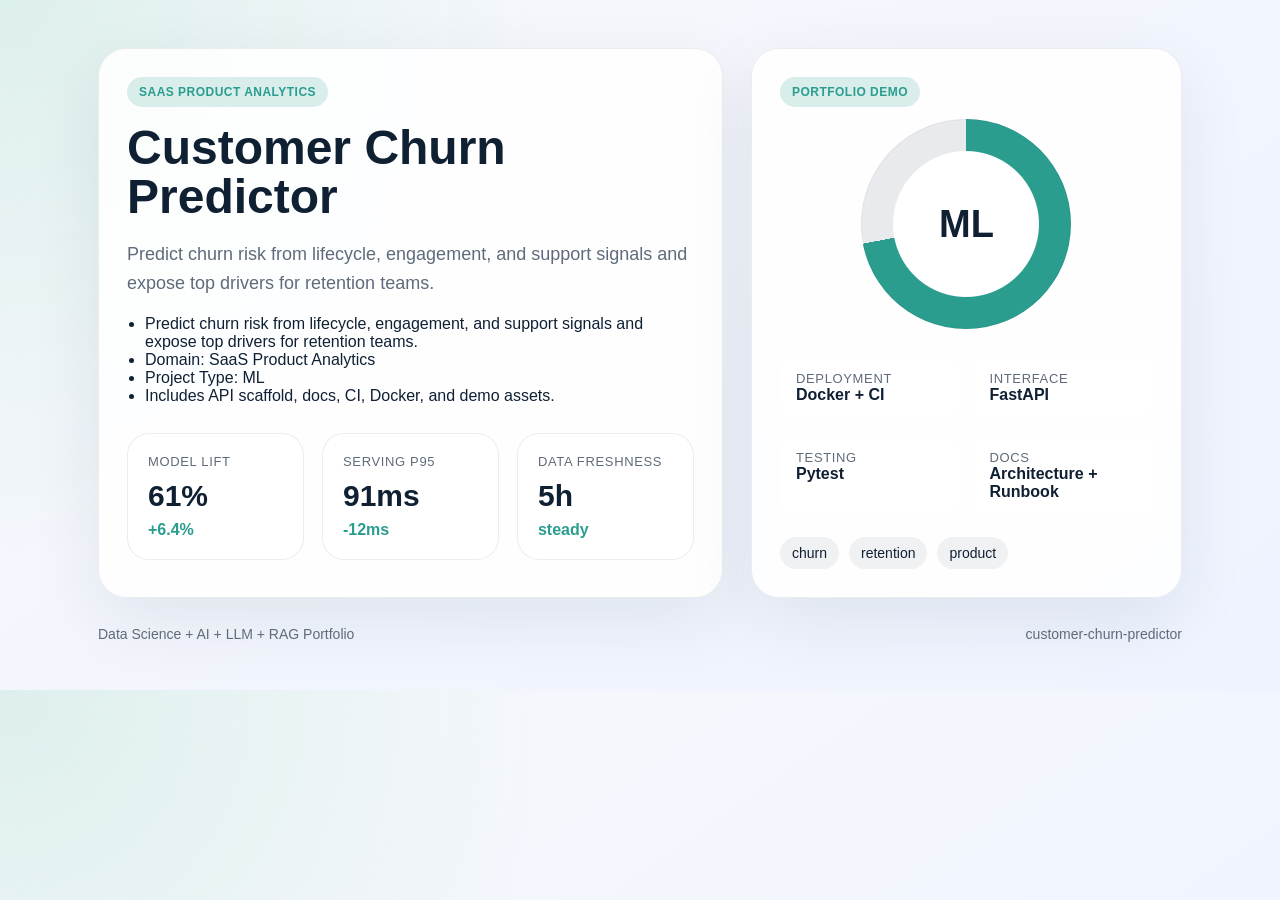
==== demo/index.html @ 5d1d5d11 "Publish production-ready portfolio project" ====
<!doctype html>
        <html lang="en">
        <head>
          <meta charset="utf-8">
          <meta name="viewport" content="width=device-width, initial-scale=1">
          <title>Customer Churn Predictor</title>
          <style>
            :root {
              --accent: #2a9d8f;
              --ink: #102033;
              --muted: #5f6b7a;
              --card: rgba(255,255,255,0.88);
              --bg-1: #f7f8fb;
              --bg-2: #eef3ff;
            }
            * { box-sizing: border-box; }
            body {
              margin: 0;
              font-family: "Avenir Next", "Segoe UI", sans-serif;
              color: var(--ink);
              background:
                radial-gradient(circle at top left, color-mix(in srgb, var(--accent) 16%, white), transparent 38%),
                linear-gradient(145deg, var(--bg-1), var(--bg-2));
            }
            main {
              max-width: 1180px;
              margin: 0 auto;
              padding: 48px;
            }
            .hero {
              display: grid;
              grid-template-columns: 1.45fr 1fr;
              gap: 28px;
              align-items: stretch;
            }
            .panel {
              background: var(--card);
              border: 1px solid rgba(16, 32, 51, 0.08);
              border-radius: 28px;
              padding: 28px;
              box-shadow: 0 24px 70px rgba(16, 32, 51, 0.08);
            }
            .eyebrow {
              display: inline-flex;
              padding: 8px 12px;
              border-radius: 999px;
              background: color-mix(in srgb, var(--accent) 18%, white);
              color: var(--accent);
              font-weight: 700;
              letter-spacing: 0.04em;
              text-transform: uppercase;
              font-size: 12px;
            }
            h1 {
              font-size: 48px;
              line-height: 1.03;
              margin: 16px 0 18px;
            }
            p {
              color: var(--muted);
              font-size: 18px;
              line-height: 1.6;
              margin: 0 0 18px;
            }
            ul {
              margin: 18px 0 0;
              padding-left: 18px;
              color: var(--ink);
            }
            .cards {
              display: grid;
              grid-template-columns: repeat(3, 1fr);
              gap: 18px;
              margin-top: 28px;
            }
            .card {
              background: white;
              border-radius: 22px;
              padding: 20px;
              border: 1px solid rgba(16, 32, 51, 0.08);
            }
            .card span, .meta span {
              display: block;
              color: var(--muted);
              font-size: 13px;
              text-transform: uppercase;
              letter-spacing: 0.05em;
            }
            .card strong {
              display: block;
              font-size: 30px;
              margin: 10px 0 8px;
            }
            .card em {
              color: var(--accent);
              font-style: normal;
              font-weight: 700;
            }
            .visual {
              min-height: 100%;
              display: flex;
              flex-direction: column;
              justify-content: space-between;
            }
            .ring {
              width: 210px;
              height: 210px;
              margin: 12px auto 26px;
              border-radius: 50%;
              background:
                radial-gradient(circle closest-side, white 69%, transparent 70%),
                conic-gradient(var(--accent) 0 72%, rgba(16, 32, 51, 0.09) 72% 100%);
              display: grid;
              place-items: center;
              box-shadow: inset 0 0 0 1px rgba(16, 32, 51, 0.05);
            }
            .ring strong {
              font-size: 38px;
            }
            .meta {
              display: grid;
              grid-template-columns: repeat(2, 1fr);
              gap: 14px;
            }
            .meta article {
              background: white;
              border-radius: 18px;
              padding: 16px;
            }
            .tag-list {
              display: flex;
              flex-wrap: wrap;
              gap: 10px;
              list-style: none;
              padding: 0;
              margin: 20px 0 0;
            }
            .tag-list li {
              padding: 8px 12px;
              border-radius: 999px;
              background: rgba(16, 32, 51, 0.06);
              font-size: 14px;
            }
            .footer {
              margin-top: 28px;
              display: flex;
              justify-content: space-between;
              color: var(--muted);
              font-size: 14px;
            }
          </style>
        </head>
        <body>
          <main>
            <section class="hero">
              <div class="panel">
                <span class="eyebrow">SaaS Product Analytics</span>
                <h1>Customer Churn Predictor</h1>
                <p>Predict churn risk from lifecycle, engagement, and support signals and expose top drivers for retention teams.</p>
                <ul>
                  <li>Predict churn risk from lifecycle, engagement, and support signals and expose top drivers for retention teams.</li><li>Domain: SaaS Product Analytics</li><li>Project Type: ML</li><li>Includes API scaffold, docs, CI, Docker, and demo assets.</li>
                </ul>
                <div class="cards">
                  <article class='card'><span>Model Lift</span><strong>61%</strong><em>+6.4%</em></article>
<article class='card'><span>Serving P95</span><strong>91ms</strong><em>-12ms</em></article>
<article class='card'><span>Data Freshness</span><strong>5h</strong><em>steady</em></article>
                </div>
              </div>
              <div class="panel visual">
                <div>
                  <span class="eyebrow">Portfolio Demo</span>
                  <div class="ring"><strong>ML</strong></div>
                </div>
                <div class="meta">
                  <article><span>Deployment</span><strong>Docker + CI</strong></article>
                  <article><span>Interface</span><strong>FastAPI</strong></article>
                  <article><span>Testing</span><strong>Pytest</strong></article>
                  <article><span>Docs</span><strong>Architecture + Runbook</strong></article>
                </div>
                <ul class="tag-list"><li>churn</li><li>retention</li><li>product</li></ul>
              </div>
            </section>
            <div class="footer">
              <span>Data Science + AI + LLM + RAG Portfolio</span>
              <span>customer-churn-predictor</span>
            </div>
          </main>
        </body>
        </html>
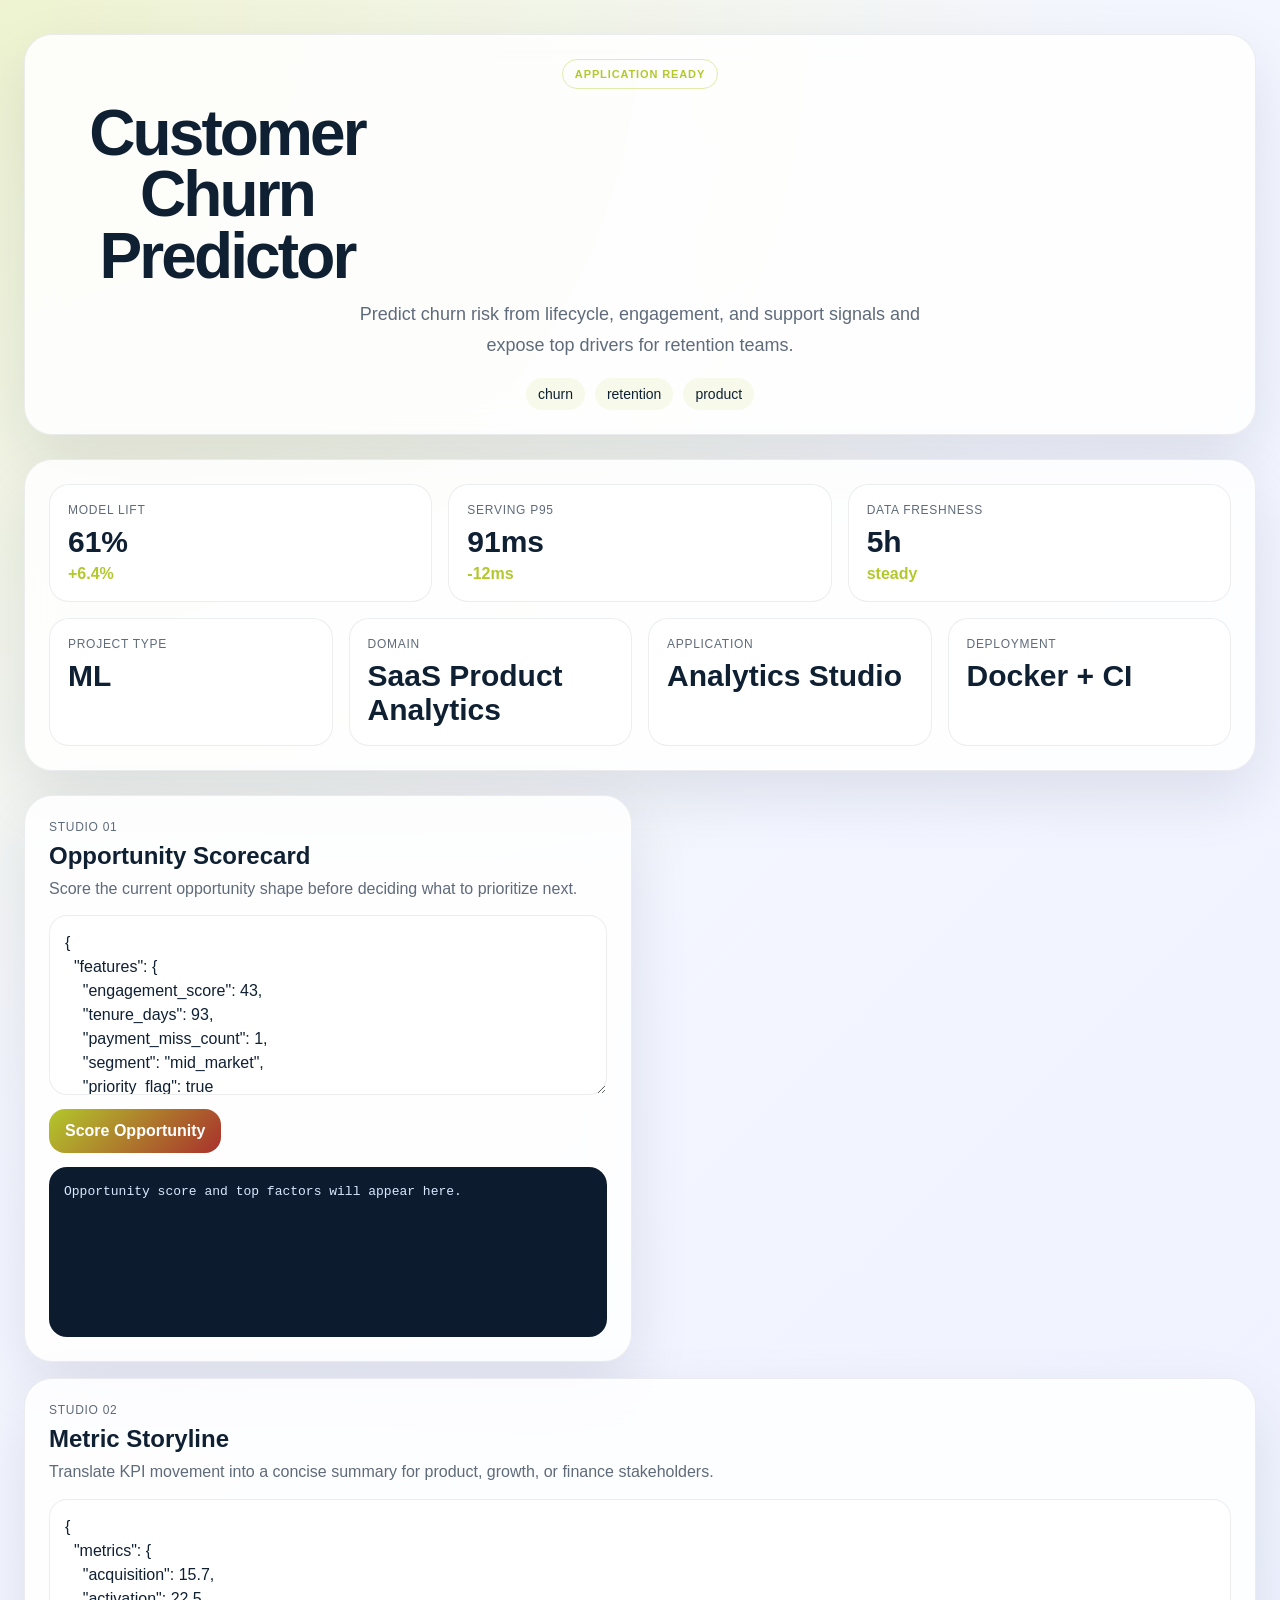
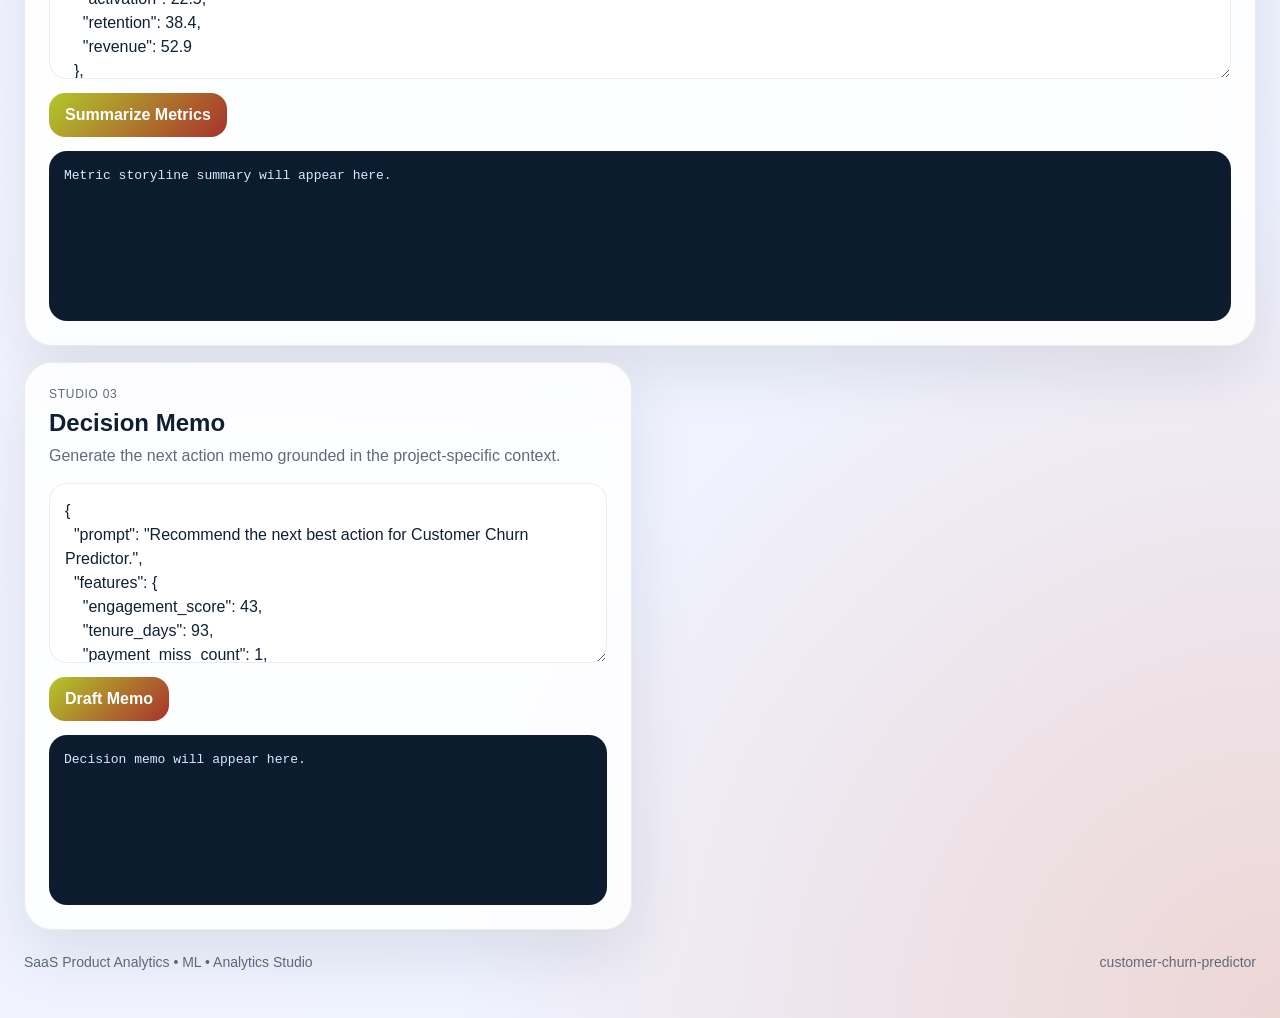
==== commit 18707084: "Publish production-ready portfolio project" ====
--- a/demo/index.html
+++ b/demo/index.html
@@ -5,186 +5,110 @@
           <meta charset="utf-8">
           <meta name="viewport" content="width=device-width, initial-scale=1">
           <title>Customer Churn Predictor</title>
-          <style>
-            :root {
-              --accent: #2a9d8f;
-              --ink: #102033;
-              --muted: #5f6b7a;
-              --card: rgba(255,255,255,0.88);
-              --bg-1: #f7f8fb;
-              --bg-2: #eef3ff;
-            }
-            * { box-sizing: border-box; }
-            body {
-              margin: 0;
-              font-family: "Avenir Next", "Segoe UI", sans-serif;
-              color: var(--ink);
-              background:
-                radial-gradient(circle at top left, color-mix(in srgb, var(--accent) 16%, white), transparent 38%),
-                linear-gradient(145deg, var(--bg-1), var(--bg-2));
-            }
-            main {
-              max-width: 1180px;
-              margin: 0 auto;
-              padding: 48px;
-            }
-            .hero {
-              display: grid;
-              grid-template-columns: 1.45fr 1fr;
-              gap: 28px;
-              align-items: stretch;
-            }
-            .panel {
-              background: var(--card);
-              border: 1px solid rgba(16, 32, 51, 0.08);
-              border-radius: 28px;
-              padding: 28px;
-              box-shadow: 0 24px 70px rgba(16, 32, 51, 0.08);
-            }
-            .eyebrow {
-              display: inline-flex;
-              padding: 8px 12px;
-              border-radius: 999px;
-              background: color-mix(in srgb, var(--accent) 18%, white);
-              color: var(--accent);
-              font-weight: 700;
-              letter-spacing: 0.04em;
-              text-transform: uppercase;
-              font-size: 12px;
-            }
-            h1 {
-              font-size: 48px;
-              line-height: 1.03;
-              margin: 16px 0 18px;
-            }
-            p {
-              color: var(--muted);
-              font-size: 18px;
-              line-height: 1.6;
-              margin: 0 0 18px;
-            }
-            ul {
-              margin: 18px 0 0;
-              padding-left: 18px;
-              color: var(--ink);
-            }
-            .cards {
-              display: grid;
-              grid-template-columns: repeat(3, 1fr);
-              gap: 18px;
-              margin-top: 28px;
-            }
-            .card {
-              background: white;
-              border-radius: 22px;
-              padding: 20px;
-              border: 1px solid rgba(16, 32, 51, 0.08);
-            }
-            .card span, .meta span {
-              display: block;
-              color: var(--muted);
-              font-size: 13px;
-              text-transform: uppercase;
-              letter-spacing: 0.05em;
-            }
-            .card strong {
-              display: block;
-              font-size: 30px;
-              margin: 10px 0 8px;
-            }
-            .card em {
-              color: var(--accent);
-              font-style: normal;
-              font-weight: 700;
-            }
-            .visual {
-              min-height: 100%;
-              display: flex;
-              flex-direction: column;
-              justify-content: space-between;
-            }
-            .ring {
-              width: 210px;
-              height: 210px;
-              margin: 12px auto 26px;
-              border-radius: 50%;
-              background:
-                radial-gradient(circle closest-side, white 69%, transparent 70%),
-                conic-gradient(var(--accent) 0 72%, rgba(16, 32, 51, 0.09) 72% 100%);
-              display: grid;
-              place-items: center;
-              box-shadow: inset 0 0 0 1px rgba(16, 32, 51, 0.05);
-            }
-            .ring strong {
-              font-size: 38px;
-            }
-            .meta {
-              display: grid;
-              grid-template-columns: repeat(2, 1fr);
-              gap: 14px;
-            }
-            .meta article {
-              background: white;
-              border-radius: 18px;
-              padding: 16px;
-            }
-            .tag-list {
-              display: flex;
-              flex-wrap: wrap;
-              gap: 10px;
-              list-style: none;
-              padding: 0;
-              margin: 20px 0 0;
-            }
-            .tag-list li {
-              padding: 8px 12px;
-              border-radius: 999px;
-              background: rgba(16, 32, 51, 0.06);
-              font-size: 14px;
-            }
-            .footer {
-              margin-top: 28px;
-              display: flex;
-              justify-content: space-between;
-              color: var(--muted);
-              font-size: 14px;
-            }
-          </style>
+          <link rel="stylesheet" href="./styles.css">
         </head>
-        <body>
-          <main>
+        <body class="surface-aurora">
+          <div class="page layout-folio eyebrow-outline headline-compact modules-2 hero-align-split">
             <section class="hero">
-              <div class="panel">
-                <span class="eyebrow">SaaS Product Analytics</span>
-                <h1>Customer Churn Predictor</h1>
-                <p>Predict churn risk from lifecycle, engagement, and support signals and expose top drivers for retention teams.</p>
-                <ul>
-                  <li>Predict churn risk from lifecycle, engagement, and support signals and expose top drivers for retention teams.</li><li>Domain: SaaS Product Analytics</li><li>Project Type: ML</li><li>Includes API scaffold, docs, CI, Docker, and demo assets.</li>
+              <div class="panel hero-copy">
+                <span class="eyebrow" data-health>Analytics Studio</span>
+                <h1 id="project-title">Customer Churn Predictor</h1>
+                <p id="project-summary" class="lead">Predict churn risk from lifecycle, engagement, and support signals and expose top drivers for retention teams.</p>
+                <ul id="project-tags" class="tag-list">
+                  <li>churn</li><li>retention</li><li>product</li>
                 </ul>
-                <div class="cards">
+              </div>
+              <div class="panel hero-side">
+                <div class="metric-grid">
                   <article class='card'><span>Model Lift</span><strong>61%</strong><em>+6.4%</em></article>
 <article class='card'><span>Serving P95</span><strong>91ms</strong><em>-12ms</em></article>
 <article class='card'><span>Data Freshness</span><strong>5h</strong><em>steady</em></article>
                 </div>
-              </div>
-              <div class="panel visual">
-                <div>
-                  <span class="eyebrow">Portfolio Demo</span>
-                  <div class="ring"><strong>ML</strong></div>
+                <div class="mini-grid">
+                  <article class='mini-card'><span>Project Type</span><strong>ML</strong></article><article class='mini-card'><span>Domain</span><strong>SaaS Product Analytics</strong></article><article class='mini-card'><span>Application</span><strong>Analytics Studio</strong></article><article class='mini-card'><span>Deployment</span><strong>Docker + CI</strong></article>
                 </div>
-                <div class="meta">
-                  <article><span>Deployment</span><strong>Docker + CI</strong></article>
-                  <article><span>Interface</span><strong>FastAPI</strong></article>
-                  <article><span>Testing</span><strong>Pytest</strong></article>
-                  <article><span>Docs</span><strong>Architecture + Runbook</strong></article>
-                </div>
-                <ul class="tag-list"><li>churn</li><li>retention</li><li>product</li></ul>
               </div>
             </section>
-            <div class="footer">
-              <span>Data Science + AI + LLM + RAG Portfolio</span>
+            <section class="app-grid">
+              <article class="panel module js-module span-normal">
+          <div class="module-header">
+            <span>Studio 01</span>
+            <h2>Opportunity Scorecard</h2>
+            <p>Score the current opportunity shape before deciding what to prioritize next.</p>
+          </div>
+          <textarea class="js-input">{
+  &quot;features&quot;: {
+    &quot;engagement_score&quot;: 43,
+    &quot;tenure_days&quot;: 93,
+    &quot;payment_miss_count&quot;: 1,
+    &quot;segment&quot;: &quot;mid_market&quot;,
+    &quot;priority_flag&quot;: true
+  }
+}</textarea>
+          <div class="button-row">
+            <button class="js-run" data-endpoint="/score" data-input-mode="json">Score Opportunity</button>
+          </div>
+          <pre class="js-output">Opportunity score and top factors will appear here.</pre>
+        </article>
+<article class="panel module js-module span-wide">
+          <div class="module-header">
+            <span>Studio 02</span>
+            <h2>Metric Storyline</h2>
+            <p>Translate KPI movement into a concise summary for product, growth, or finance stakeholders.</p>
+          </div>
+          <textarea class="js-input">{
+  &quot;metrics&quot;: {
+    &quot;acquisition&quot;: 15.7,
+    &quot;activation&quot;: 22.5,
+    &quot;retention&quot;: 38.4,
+    &quot;revenue&quot;: 52.9
+  },
+  &quot;baseline&quot;: {
+    &quot;acquisition&quot;: 14.44,
+    &quot;activation&quot;: 20.7,
+    &quot;retention&quot;: 35.33,
+    &quot;revenue&quot;: 48.67
+  }
+}</textarea>
+          <div class="button-row">
+            <button class="js-run" data-endpoint="/analyze" data-input-mode="json">Summarize Metrics</button>
+          </div>
+          <pre class="js-output">Metric storyline summary will appear here.</pre>
+        </article>
+<article class="panel module js-module span-normal">
+          <div class="module-header">
+            <span>Studio 03</span>
+            <h2>Decision Memo</h2>
+            <p>Generate the next action memo grounded in the project-specific context.</p>
+          </div>
+          <textarea class="js-input">{
+  &quot;prompt&quot;: &quot;Recommend the next best action for Customer Churn Predictor.&quot;,
+  &quot;features&quot;: {
+    &quot;engagement_score&quot;: 43,
+    &quot;tenure_days&quot;: 93,
+    &quot;payment_miss_count&quot;: 1,
+    &quot;segment&quot;: &quot;mid_market&quot;,
+    &quot;priority_flag&quot;: true
+  },
+  &quot;metrics&quot;: {
+    &quot;acquisition&quot;: 15.7,
+    &quot;activation&quot;: 22.5,
+    &quot;retention&quot;: 38.4,
+    &quot;revenue&quot;: 52.9
+  }
+}</textarea>
+          <div class="button-row">
+            <button class="js-run" data-endpoint="/recommend" data-input-mode="json">Draft Memo</button>
+          </div>
+          <pre class="js-output">Decision memo will appear here.</pre>
+        </article>
+            </section>
+            <footer class="footer">
+              <span>SaaS Product Analytics • ML • Analytics Studio</span>
               <span>customer-churn-predictor</span>
-            </div>
-          </main>
+            </footer>
+          </div>
+          <script id="bootstrap-data" type="application/json">{"project": {"slug": "customer-churn-predictor", "title": "Customer Churn Predictor", "project_type": "ml", "domain": "SaaS Product Analytics", "summary": "Predict churn risk from lifecycle, engagement, and support signals and expose top drivers for retention teams.", "tags": ["churn", "retention", "product"]}, "app_archetype": "studio", "ui_profile": {"layout": "folio", "surface": "aurora", "font_stack": "\"Plus Jakarta Sans\", \"Segoe UI\", sans-serif", "radius": 28, "shadow": 62, "eyebrow_style": "outline", "module_columns": 2, "hero_align": "split", "headline_mode": "compact"}, "app_modules": [{"label": "Studio 01", "title": "Opportunity Scorecard", "description": "Score the current opportunity shape before deciding what to prioritize next.", "endpoint": "/score", "input_mode": "json", "cta": "Score Opportunity", "prefill": "{\n  \"features\": {\n    \"engagement_score\": 43,\n    \"tenure_days\": 93,\n    \"payment_miss_count\": 1,\n    \"segment\": \"mid_market\",\n    \"priority_flag\": true\n  }\n}", "hint": "Opportunity score and top factors will appear here.", "span": "normal"}, {"label": "Studio 02", "title": "Metric Storyline", "description": "Translate KPI movement into a concise summary for product, growth, or finance stakeholders.", "endpoint": "/analyze", "input_mode": "json", "cta": "Summarize Metrics", "prefill": "{\n  \"metrics\": {\n    \"acquisition\": 15.7,\n    \"activation\": 22.5,\n    \"retention\": 38.4,\n    \"revenue\": 52.9\n  },\n  \"baseline\": {\n    \"acquisition\": 14.44,\n    \"activation\": 20.7,\n    \"retention\": 35.33,\n    \"revenue\": 48.67\n  }\n}", "hint": "Metric storyline summary will appear here.", "span": "wide"}, {"label": "Studio 03", "title": "Decision Memo", "description": "Generate the next action memo grounded in the project-specific context.", "endpoint": "/recommend", "input_mode": "json", "cta": "Draft Memo", "prefill": "{\n  \"prompt\": \"Recommend the next best action for Customer Churn Predictor.\",\n  \"features\": {\n    \"engagement_score\": 43,\n    \"tenure_days\": 93,\n    \"payment_miss_count\": 1,\n    \"segment\": \"mid_market\",\n    \"priority_flag\": true\n  },\n  \"metrics\": {\n    \"acquisition\": 15.7,\n    \"activation\": 22.5,\n    \"retention\": 38.4,\n    \"revenue\": 52.9\n  }\n}", "hint": "Decision memo will appear here.", "span": "normal"}], "sample_features": {"engagement_score": 43, "tenure_days": 93, "payment_miss_count": 1, "segment": "mid_market", "priority_flag": true}, "sample_metrics": {"acquisition": 15.7, "activation": 22.5, "retention": 38.4, "revenue": 52.9}, "knowledge_base": ["Customer Churn Predictor is positioned as a SaaS Product Analytics starter that emphasizes fast iteration, clear documentation, and production-friendly interfaces.", "The primary value proposition is: Predict churn risk from lifecycle, engagement, and support signals and expose top drivers for retention teams.", "Recommended operating model: ship a small API, add observability, validate outputs with stakeholder review, and monitor the top business KPI every week.", "Typical stakeholders include analytics, operations, product, and leadership teams working on churn, retention, product."], "dashboard_metrics": [{"label": "Model Lift", "value": "61%", "delta": "+6.4%"}, {"label": "Serving P95", "value": "91ms", "delta": "-12ms"}, {"label": "Data Freshness", "value": "5h", "delta": "steady"}]}</script>
+          <script src="./app.js"></script>
         </body>
         </html>
--- a/demo/styles.css
+++ b/demo/styles.css
@@ -0,0 +1,348 @@
+
+:root {
+  --accent: #b3c82c;
+  --accent-2: #a9312c;
+  --accent-soft: color-mix(in srgb, var(--accent) 18%, white);
+  --radius: 28px;
+  --shadow-size: 62px;
+  --font-stack: "Plus Jakarta Sans", "Segoe UI", sans-serif;
+  --bg: #f4f7fb;
+  --card: rgba(255, 255, 255, 0.86);
+  --line: rgba(16, 32, 51, 0.08);
+  --ink: #102033;
+  --muted: #5f6b7a;
+  --output-bg: #0d1b2e;
+  --output-ink: #dae8ff;
+}
+* { box-sizing: border-box; }
+html, body { margin: 0; min-height: 100%; }
+body {
+  font-family: var(--font-stack);
+  color: var(--ink);
+  background: linear-gradient(145deg, #f8fbff, var(--bg));
+}
+body.surface-mist {
+  --bg: #eef4fb;
+  background:
+    radial-gradient(circle at top left, color-mix(in srgb, var(--accent) 18%, white), transparent 34%),
+    linear-gradient(145deg, #fbfdff, var(--bg));
+}
+body.surface-aurora {
+  --bg: #edf1ff;
+  background:
+    radial-gradient(circle at 0% 0%, color-mix(in srgb, var(--accent) 22%, white), transparent 38%),
+    radial-gradient(circle at 100% 100%, color-mix(in srgb, var(--accent-2) 20%, white), transparent 28%),
+    linear-gradient(135deg, #f7f8ff, var(--bg));
+}
+body.surface-sand {
+  --bg: #f5efe8;
+  --card: rgba(255, 251, 246, 0.9);
+  background:
+    linear-gradient(135deg, rgba(255,255,255,0.82), rgba(245, 239, 232, 0.98)),
+    radial-gradient(circle at top right, color-mix(in srgb, var(--accent) 16%, white), transparent 32%);
+}
+body.surface-slate {
+  --bg: #ecf0f7;
+  --card: rgba(248, 250, 255, 0.88);
+  background:
+    linear-gradient(160deg, #f7f9fc, var(--bg)),
+    radial-gradient(circle at bottom left, color-mix(in srgb, var(--accent-2) 16%, white), transparent 34%);
+}
+body.surface-paper {
+  --bg: #f8f8f4;
+  --card: rgba(255,255,255,0.93);
+  background:
+    linear-gradient(180deg, #fffefb, var(--bg));
+}
+body.surface-ink {
+  --bg: #0f1726;
+  --card: rgba(15, 23, 38, 0.88);
+  --line: rgba(226, 238, 255, 0.1);
+  --ink: #f5f8ff;
+  --muted: #b4c0cf;
+  --output-bg: rgba(255,255,255,0.06);
+  --output-ink: #f5f8ff;
+  background:
+    radial-gradient(circle at top left, color-mix(in srgb, var(--accent) 28%, transparent), transparent 42%),
+    linear-gradient(145deg, #09111d, var(--bg));
+}
+.page {
+  max-width: 1360px;
+  margin: 0 auto;
+  padding: 34px 24px 48px;
+  display: grid;
+  gap: 24px;
+}
+.panel {
+  background: var(--card);
+  border: 1px solid var(--line);
+  border-radius: var(--radius);
+  box-shadow: 0 24px var(--shadow-size) rgba(16, 32, 51, 0.1);
+  backdrop-filter: blur(18px);
+}
+.hero {
+  display: grid;
+  gap: 24px;
+}
+.hero-copy,
+.hero-side,
+.module {
+  padding: 24px;
+}
+.eyebrow {
+  display: inline-flex;
+  align-items: center;
+  gap: 8px;
+  padding: 8px 12px;
+  border-radius: 999px;
+  background: var(--accent-soft);
+  color: var(--accent);
+  text-transform: uppercase;
+  letter-spacing: 0.08em;
+  font-size: 11px;
+  font-weight: 800;
+}
+.page.eyebrow-outline .eyebrow {
+  background: transparent;
+  border: 1px solid color-mix(in srgb, var(--accent) 40%, white);
+}
+.page.eyebrow-soft .eyebrow {
+  background: color-mix(in srgb, var(--accent) 12%, white);
+  color: color-mix(in srgb, var(--accent) 82%, black);
+}
+h1 {
+  margin: 14px 0 12px;
+  font-size: clamp(2.2rem, 5vw, 4.4rem);
+  line-height: 0.96;
+  letter-spacing: -0.045em;
+}
+.page.headline-compact h1 { max-width: 10ch; }
+.page.headline-tall h1 { line-height: 1.03; font-size: clamp(2.4rem, 5vw, 4.8rem); }
+.lead {
+  margin: 0;
+  font-size: 18px;
+  line-height: 1.68;
+  color: var(--muted);
+  max-width: 62ch;
+}
+.tag-list {
+  list-style: none;
+  display: flex;
+  flex-wrap: wrap;
+  gap: 10px;
+  margin: 18px 0 0;
+  padding: 0;
+}
+.tag-list li {
+  padding: 8px 12px;
+  border-radius: 999px;
+  background: color-mix(in srgb, var(--accent) 10%, white);
+  color: var(--ink);
+  font-size: 14px;
+}
+.hero-side {
+  display: grid;
+  gap: 16px;
+}
+.metric-grid,
+.mini-grid,
+.app-grid {
+  display: grid;
+  gap: 16px;
+}
+.card,
+.mini-card {
+  background: color-mix(in srgb, var(--card) 92%, white);
+  border: 1px solid var(--line);
+  border-radius: calc(var(--radius) - 8px);
+  padding: 18px;
+}
+.card span,
+.mini-card span,
+.module-header span {
+  display: block;
+  color: var(--muted);
+  text-transform: uppercase;
+  letter-spacing: 0.06em;
+  font-size: 12px;
+}
+.card strong,
+.mini-card strong {
+  display: block;
+  margin-top: 8px;
+  font-size: 30px;
+}
+.card em {
+  display: inline-block;
+  margin-top: 6px;
+  font-style: normal;
+  color: var(--accent);
+  font-weight: 700;
+}
+.module {
+  display: grid;
+  gap: 14px;
+}
+.module-header h2 {
+  margin: 8px 0 6px;
+  font-size: 24px;
+}
+.module-header p {
+  margin: 0;
+  color: var(--muted);
+  line-height: 1.6;
+}
+textarea,
+button {
+  font: inherit;
+}
+textarea {
+  width: 100%;
+  min-height: 180px;
+  resize: vertical;
+  border: 1px solid var(--line);
+  border-radius: calc(var(--radius) - 10px);
+  padding: 15px;
+  background: rgba(255,255,255,0.82);
+  color: var(--ink);
+  line-height: 1.5;
+}
+body.surface-ink textarea {
+  background: rgba(255,255,255,0.05);
+}
+.module-input-text {
+  min-height: 110px;
+}
+.button-row {
+  display: flex;
+  flex-wrap: wrap;
+  gap: 10px;
+}
+button {
+  border: 0;
+  border-radius: 16px;
+  background: linear-gradient(135deg, var(--accent), var(--accent-2));
+  color: white;
+  padding: 13px 16px;
+  font-weight: 700;
+  cursor: pointer;
+}
+pre {
+  margin: 0;
+  white-space: pre-wrap;
+  word-break: break-word;
+  background: var(--output-bg);
+  color: var(--output-ink);
+  border-radius: calc(var(--radius) - 10px);
+  padding: 15px;
+  min-height: 170px;
+  line-height: 1.58;
+  font-size: 13px;
+  overflow: auto;
+}
+.footer {
+  display: flex;
+  justify-content: space-between;
+  color: var(--muted);
+  font-size: 14px;
+}
+.page.layout-horizon .hero {
+  grid-template-columns: 1.45fr 1fr;
+  align-items: stretch;
+}
+.page.layout-horizon.modules-2 .app-grid,
+.page.layout-horizon.modules-3 .app-grid {
+  grid-template-columns: repeat(3, minmax(0, 1fr));
+}
+.page.layout-rail .hero {
+  grid-template-columns: 0.92fr 1.08fr;
+}
+.page.layout-rail .hero-copy {
+  padding-top: 34px;
+}
+.page.layout-rail .app-grid {
+  grid-template-columns: repeat(2, minmax(0, 1fr));
+}
+.page.layout-folio .hero {
+  grid-template-columns: 1fr;
+}
+.page.layout-folio .hero-copy {
+  text-align: center;
+}
+.page.layout-folio .lead {
+  margin-inline: auto;
+}
+.page.layout-folio .tag-list {
+  justify-content: center;
+}
+.page.layout-folio .metric-grid {
+  grid-template-columns: repeat(3, minmax(0, 1fr));
+}
+.page.layout-folio .mini-grid {
+  grid-template-columns: repeat(4, minmax(0, 1fr));
+}
+.page.layout-folio .app-grid {
+  grid-template-columns: repeat(2, minmax(0, 1fr));
+}
+.page.layout-board .hero {
+  grid-template-columns: 1fr;
+}
+.page.layout-board .hero-side {
+  grid-template-columns: 1.2fr 0.8fr;
+  align-items: start;
+}
+.page.layout-board .metric-grid {
+  grid-template-columns: repeat(3, minmax(0, 1fr));
+}
+.page.layout-board .app-grid {
+  grid-template-columns: repeat(4, minmax(0, 1fr));
+}
+.page.layout-stack .hero {
+  grid-template-columns: 1fr;
+}
+.page.layout-stack .hero-side {
+  grid-template-columns: repeat(2, minmax(0, 1fr));
+}
+.page.layout-stack .app-grid {
+  grid-template-columns: repeat(3, minmax(0, 1fr));
+}
+.page.layout-console .hero {
+  grid-template-columns: 1.1fr 0.9fr;
+}
+.page.layout-console .panel,
+.page.layout-console .card,
+.page.layout-console .mini-card {
+  border-radius: 18px;
+}
+.page.modules-2 .app-grid {
+  grid-template-columns: repeat(2, minmax(0, 1fr));
+}
+.module.span-wide {
+  grid-column: span 2;
+}
+.hero-align-center .hero-copy {
+  text-align: center;
+}
+.hero-align-center .lead,
+.hero-align-center .tag-list {
+  margin-inline: auto;
+  justify-content: center;
+}
+@media (max-width: 1120px) {
+  .page.layout-horizon .hero,
+  .page.layout-rail .hero,
+  .page.layout-console .hero,
+  .page.layout-board .hero-side,
+  .page.layout-folio .mini-grid,
+  .page.layout-stack .hero-side,
+  .page.modules-2 .app-grid,
+  .page.layout-board .app-grid,
+  .page.layout-stack .app-grid,
+  .page.layout-horizon.modules-3 .app-grid,
+  .page.layout-folio .app-grid {
+    grid-template-columns: 1fr;
+  }
+  .module.span-wide {
+    grid-column: auto;
+  }
+}
